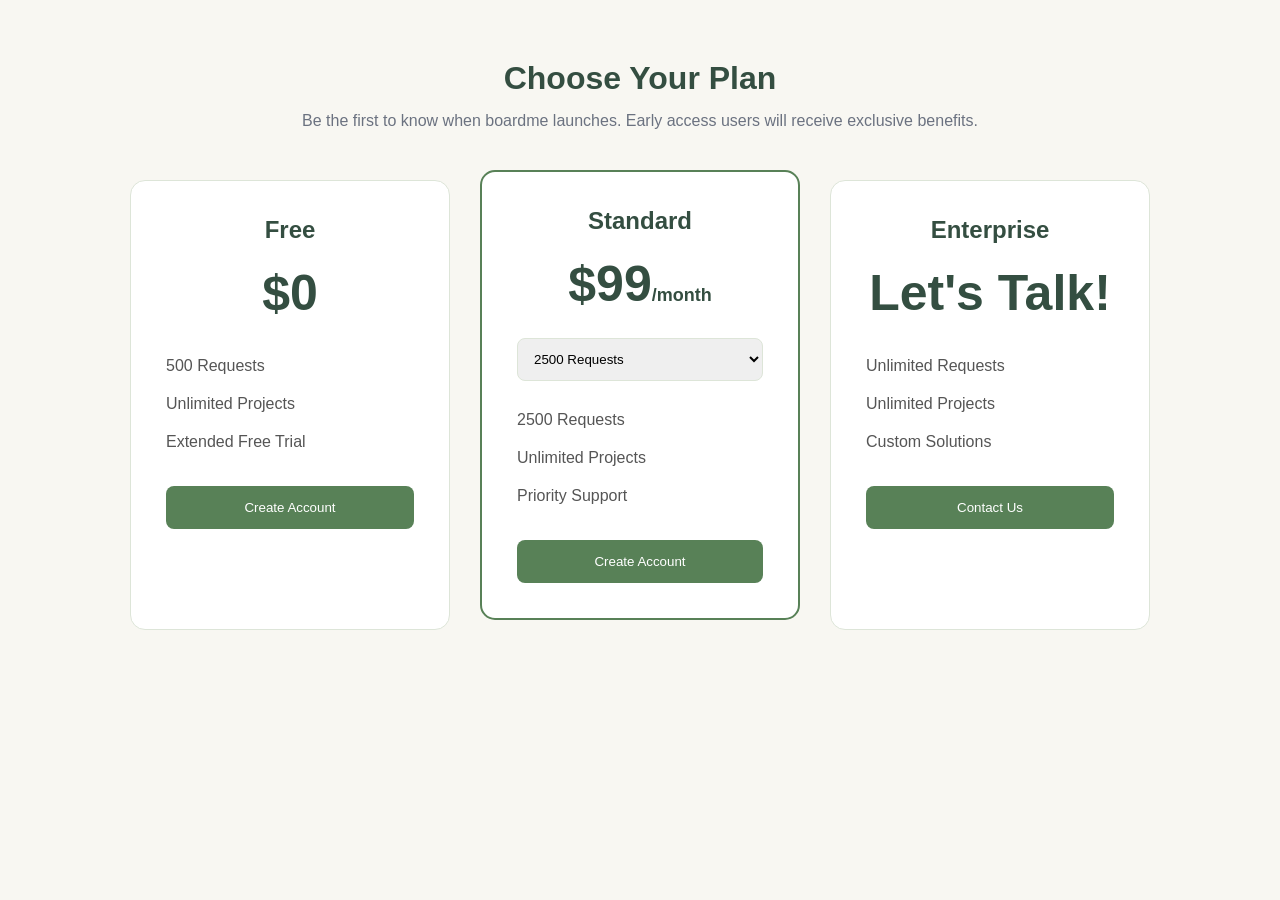
==== demoflex.html @ 40b6f4dc "using tailwind" ====
<!DOCTYPE html>
<html>
<head>
    <title>Pricing Plans</title>
    <link rel="stylesheet" href="demoflexcss.css">
</head>
<body>

<div class="pricing-section">

    <h1>Choose Your Plan</h1>

    <p class="subtitle">
        Be the first to know when boardme launches.
        Early access users will receive exclusive benefits.
    </p>

    <div class="plans">

        <div class="card">
            <h2>Free</h2>
            <h3>$0</h3>

            <ul>
                <li>500 Requests</li>
                <li>Unlimited Projects</li>
                <li>Extended Free Trial</li>
            </ul>

            <button>Create Account</button>
        </div>

        <div class="card featured">
            <h2>Standard</h2>
            <h3>$99<span>/month</span></h3>

            <select>
                <option>2500 Requests</option>
                <option>5000 Requests</option>
                <option>10000 Requests</option>
            </select>

            <ul>
                <li>2500 Requests</li>
                <li>Unlimited Projects</li>
                <li>Priority Support</li>
            </ul>

            <button>Create Account</button>
        </div>

        <div class="card">
            <h2>Enterprise</h2>
            <h3>Let's Talk!</h3>

            <ul>
                <li>Unlimited Requests</li>
                <li>Unlimited Projects</li>
                <li>Custom Solutions</li>
            </ul>

            <button>Contact Us</button>
        </div>

    </div>

</div>

</body>
</html>
---- demoflexcss.css ----
*{
    margin:0;
    padding:0;
    box-sizing:border-box;
    font-family:Arial, sans-serif;
}

body{
    background:#F8F7F2;
    padding:60px 20px;
}

.pricing-section{
    max-width:1200px;
    margin:auto;
    text-align:center;
}

h1{
    color:#344E41;
    margin-bottom:15px;
}

.subtitle{
    color:#6B7280;
    margin-bottom:50px;
}

.plans{
    display:flex;
    justify-content:center;
    gap:30px;
    flex-wrap:wrap;
}

.card{
    width:320px;
    background:white;
    border-radius:15px;
    padding:35px;
    border:1px solid #DDE5D8;
}

.card h2{
    color:#344E41;
    margin-bottom:20px;
}

.card h3{
    font-size:50px;
    color:#344E41;
    margin-bottom:25px;
}

.card h3 span{
    font-size:18px;
}

.card select{
    width:100%;
    padding:12px;
    margin-bottom:20px;
    border:1px solid #DDE5D8;
    border-radius:8px;
}

.card ul{
    list-style:none;
    text-align:left;
    margin-bottom:25px;
}

.card ul li{
    padding:10px 0;
    color:#555;
}

.card button{
    width:100%;
    padding:14px;
    border:none;
    border-radius:8px;
    background:#588157;
    color:white;
    cursor:pointer;
}

.card button:hover{
    background:#3A5A40;
}

.featured{
    border:2px solid #588157;
    transform:translateY(-10px);
}
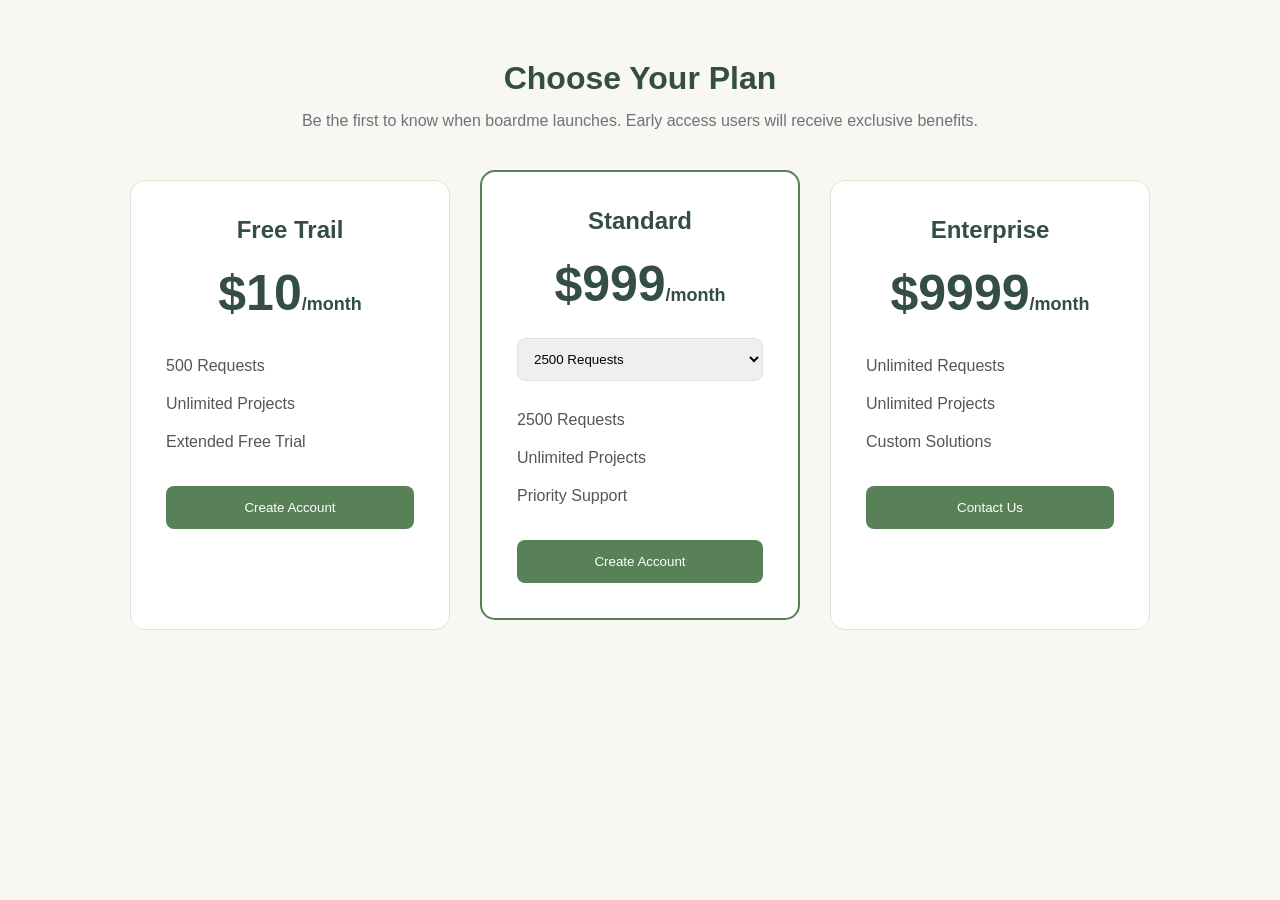
==== commit af14ed93: "tailblocks" ====
--- a/demoflex.html
+++ b/demoflex.html
@@ -18,8 +18,8 @@
     <div class="plans">
 
         <div class="card">
-            <h2>Free</h2>
-            <h3>$0</h3>
+            <h2>Free Trail</h2>
+            <h3>$10<span>/month</span></h3>
 
             <ul>
                 <li>500 Requests</li>
@@ -32,7 +32,7 @@
 
         <div class="card featured">
             <h2>Standard</h2>
-            <h3>$99<span>/month</span></h3>
+            <h3>$999<span>/month</span></h3>
 
             <select>
                 <option>2500 Requests</option>
@@ -51,7 +51,7 @@
 
         <div class="card">
             <h2>Enterprise</h2>
-            <h3>Let's Talk!</h3>
+            <h3>$9999<span>/month</span></h3>
 
             <ul>
                 <li>Unlimited Requests</li>
